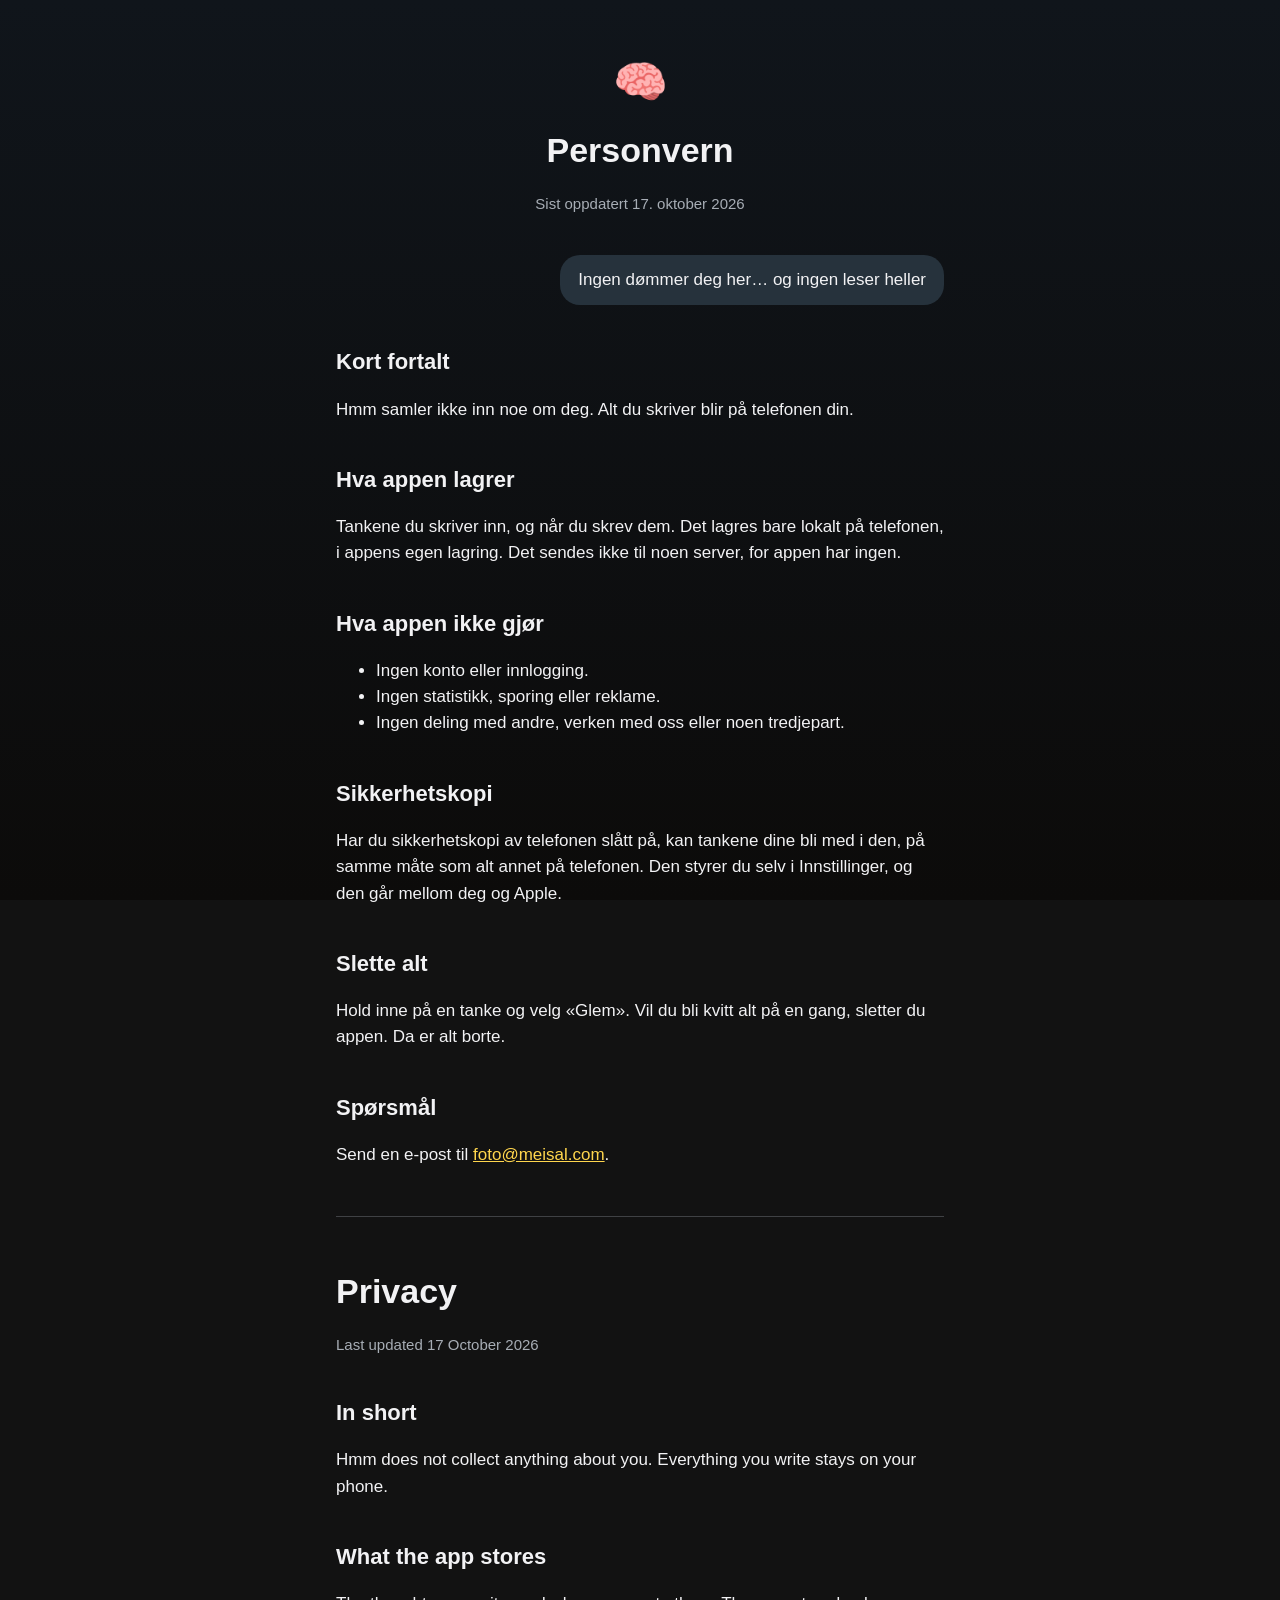
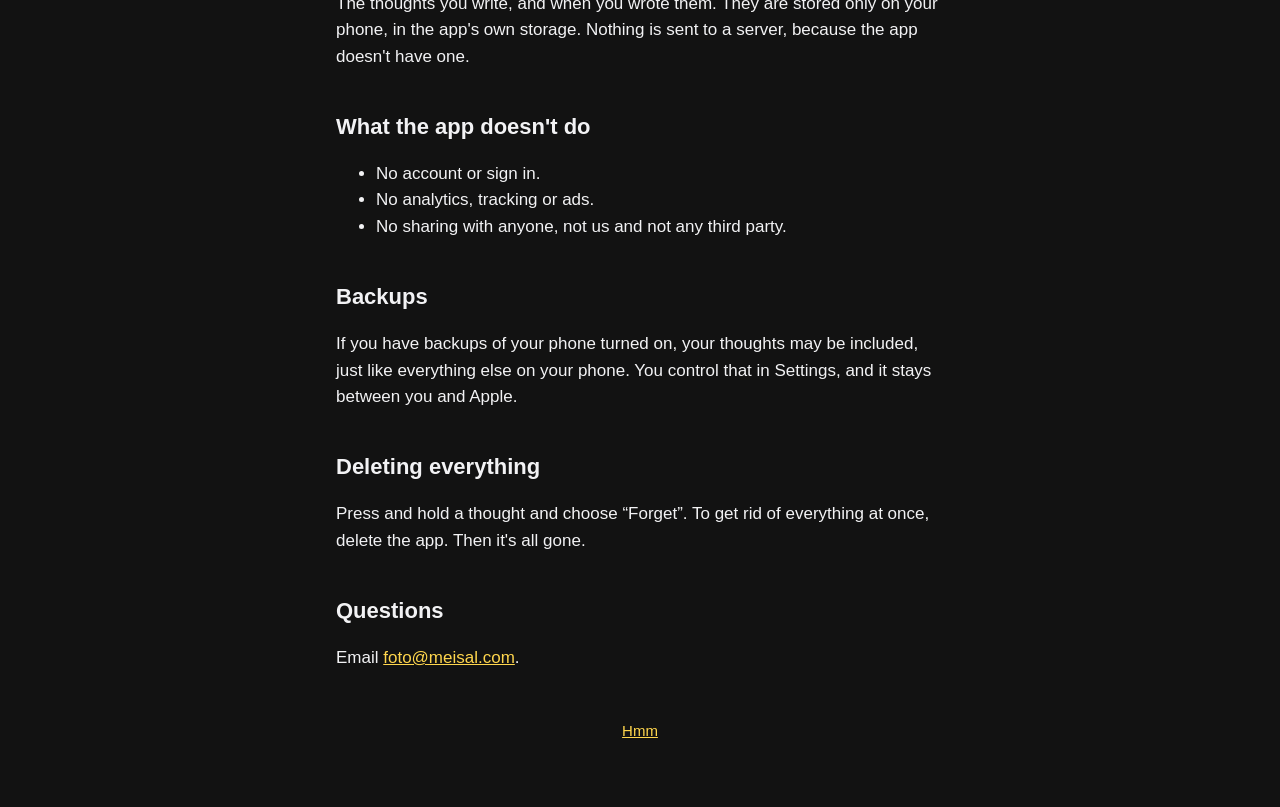
==== personvern.html @ 3865b0b6 "Hjelpeside og personvernerklæring for Hmm index.html er hjelp og kontakt (Support URL), personvern.h" ====
<!doctype html>
<html lang="nb">
<head>
<meta charset="utf-8">
<meta name="viewport" content="width=device-width, initial-scale=1">
<title>Hmm: personvern</title>
<meta name="description" content="Hmm samler ikke inn noe. Alt du skriver blir på telefonen.">
<link rel="stylesheet" href="style.css">
</head>
<body>
<main>
  <header>
    <div class="hjerne" aria-hidden="true">🧠</div>
    <h1>Personvern</h1>
    <p class="stille">Sist oppdatert 17. oktober 2026</p>
  </header>

  <div class="boble">Ingen dømmer deg her… og ingen leser heller</div>

  <h2>Kort fortalt</h2>
  <p>Hmm samler ikke inn noe om deg. Alt du skriver blir på telefonen din.</p>

  <h2>Hva appen lagrer</h2>
  <p>Tankene du skriver inn, og når du skrev dem. Det lagres bare lokalt på telefonen, i appens egen lagring. Det sendes ikke til noen server, for appen har ingen.</p>

  <h2>Hva appen ikke gjør</h2>
  <ul>
    <li>Ingen konto eller innlogging.</li>
    <li>Ingen statistikk, sporing eller reklame.</li>
    <li>Ingen deling med andre, verken med oss eller noen tredjepart.</li>
  </ul>

  <h2>Sikkerhetskopi</h2>
  <p>Har du sikkerhetskopi av telefonen slått på, kan tankene dine bli med i den, på samme måte som alt annet på telefonen. Den styrer du selv i Innstillinger, og den går mellom deg og Apple.</p>

  <h2>Slette alt</h2>
  <p>Hold inne på en tanke og velg «Glem». Vil du bli kvitt alt på en gang, sletter du appen. Da er alt borte.</p>

  <h2>Spørsmål</h2>
  <p>Send en e-post til <a href="mailto:foto@meisal.com">foto@meisal.com</a>.</p>

  <hr>

  <div lang="en" id="privacy">
    <h1>Privacy</h1>
    <p class="stille">Last updated 17 October 2026</p>

    <h2>In short</h2>
    <p>Hmm does not collect anything about you. Everything you write stays on your phone.</p>

    <h2>What the app stores</h2>
    <p>The thoughts you write, and when you wrote them. They are stored only on your phone, in the app's own storage. Nothing is sent to a server, because the app doesn't have one.</p>

    <h2>What the app doesn't do</h2>
    <ul>
      <li>No account or sign in.</li>
      <li>No analytics, tracking or ads.</li>
      <li>No sharing with anyone, not us and not any third party.</li>
    </ul>

    <h2>Backups</h2>
    <p>If you have backups of your phone turned on, your thoughts may be included, just like everything else on your phone. You control that in Settings, and it stays between you and Apple.</p>

    <h2>Deleting everything</h2>
    <p>Press and hold a thought and choose “Forget”. To get rid of everything at once, delete the app. Then it's all gone.</p>

    <h2>Questions</h2>
    <p>Email <a href="mailto:foto@meisal.com">foto@meisal.com</a>.</p>
  </div>

  <nav><a href="index.html">Hmm</a></nav>
</main>
</body>
</html>
---- style.css ----
:root {
  --bg-top: #10151b;
  --bg-bottom: #0c0b0a;
  --text: #f2f2f4;
  --muted: #a7adb5;
  --bubble: #26323c;
  --yellow: #ffd64d;
}
* { box-sizing: border-box; }
html { color-scheme: dark; }
body {
  margin: 0;
  min-height: 100vh;
  background: linear-gradient(var(--bg-top), var(--bg-bottom)) fixed;
  color: var(--text);
  font: 17px/1.55 -apple-system, BlinkMacSystemFont, "Helvetica Neue", sans-serif;
}
main { max-width: 640px; margin: 0 auto; padding: 48px 16px 64px; }
header { text-align: center; margin-bottom: 40px; }
header .hjerne { font-size: 44px; }
h1 { font-size: 34px; margin: 8px 0 4px; }
h2 { font-size: 22px; margin: 40px 0 8px; }
p, li { color: var(--text); }
.stille { color: var(--muted); font-size: 15px; }
.boble {
  background: var(--bubble);
  border-radius: 20px;
  padding: 12px 18px;
  margin: 8px 0 8px auto;
  width: fit-content;
  max-width: 85%;
}
a { color: var(--yellow); }
nav { text-align: center; margin-top: 48px; font-size: 15px; }
nav a { margin: 0 8px; }
hr { border: 0; border-top: 1px solid rgba(167, 173, 181, 0.3); margin: 48px 0; }
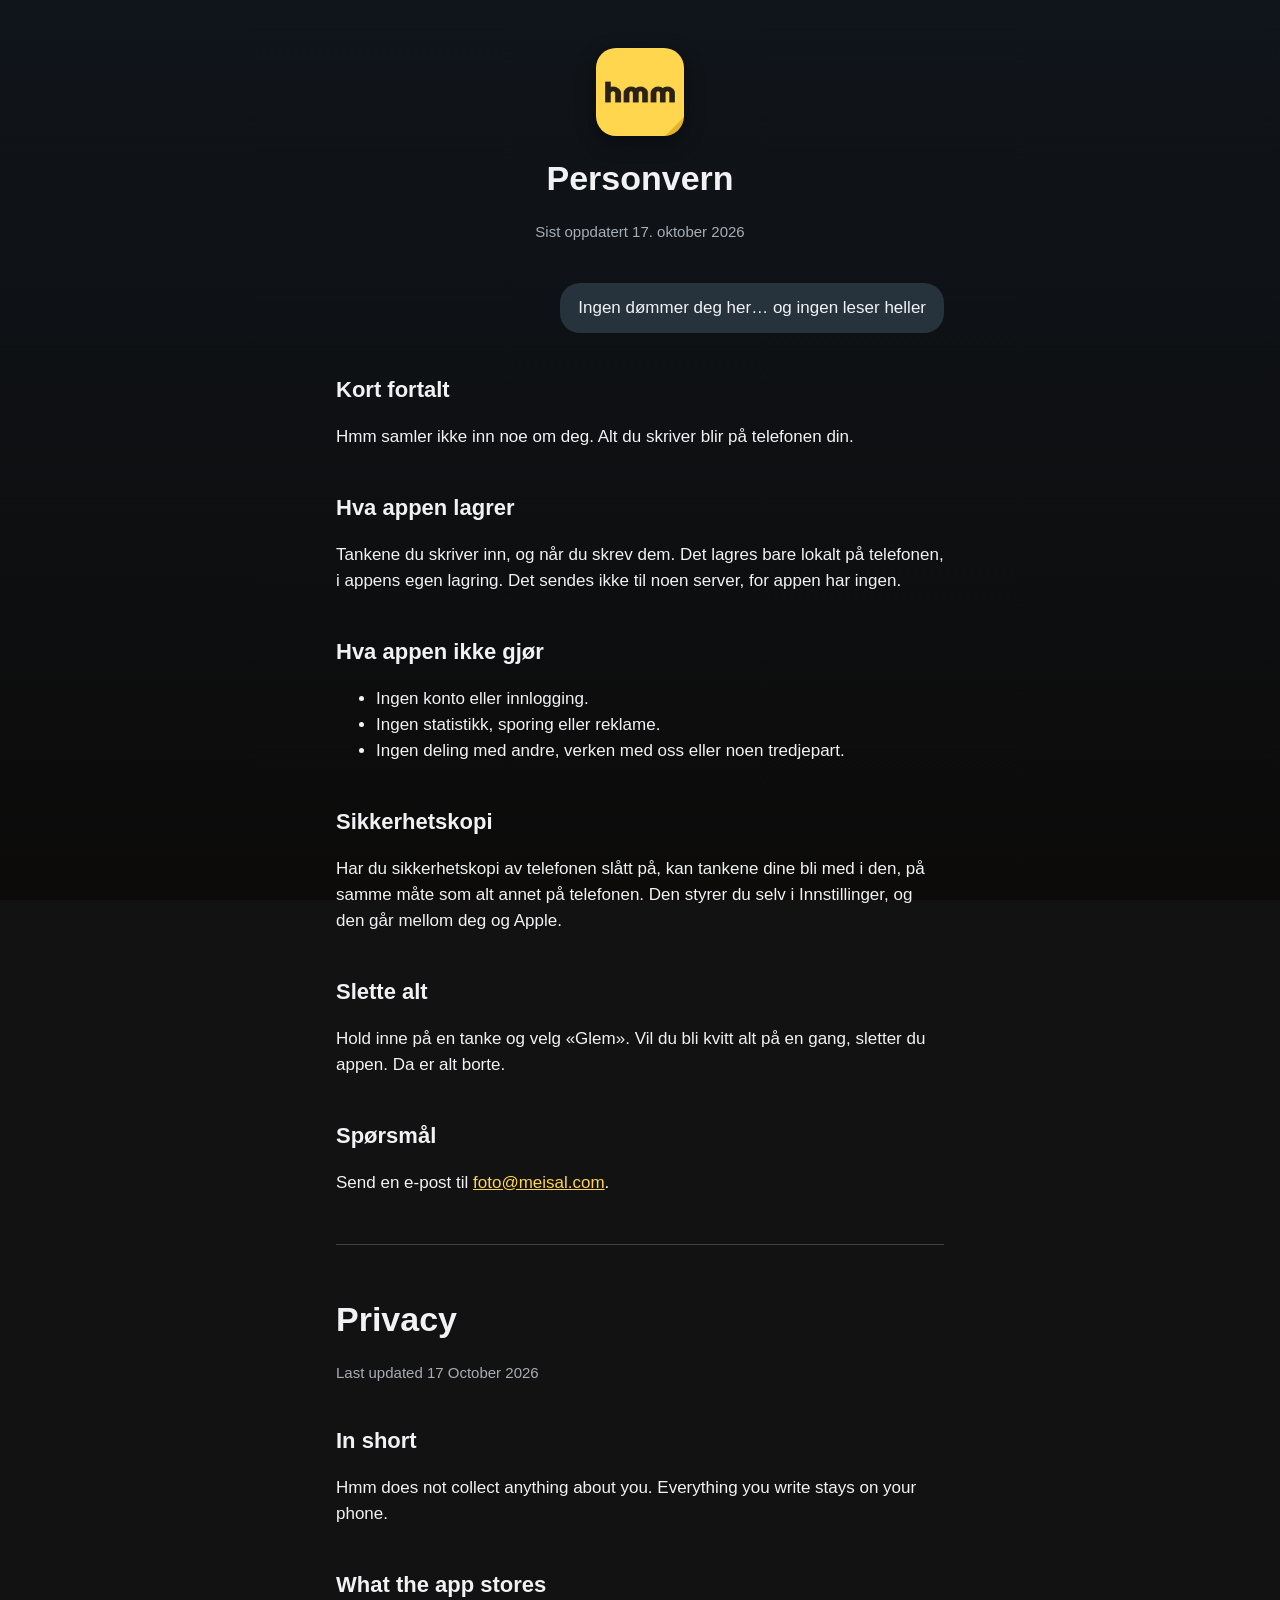
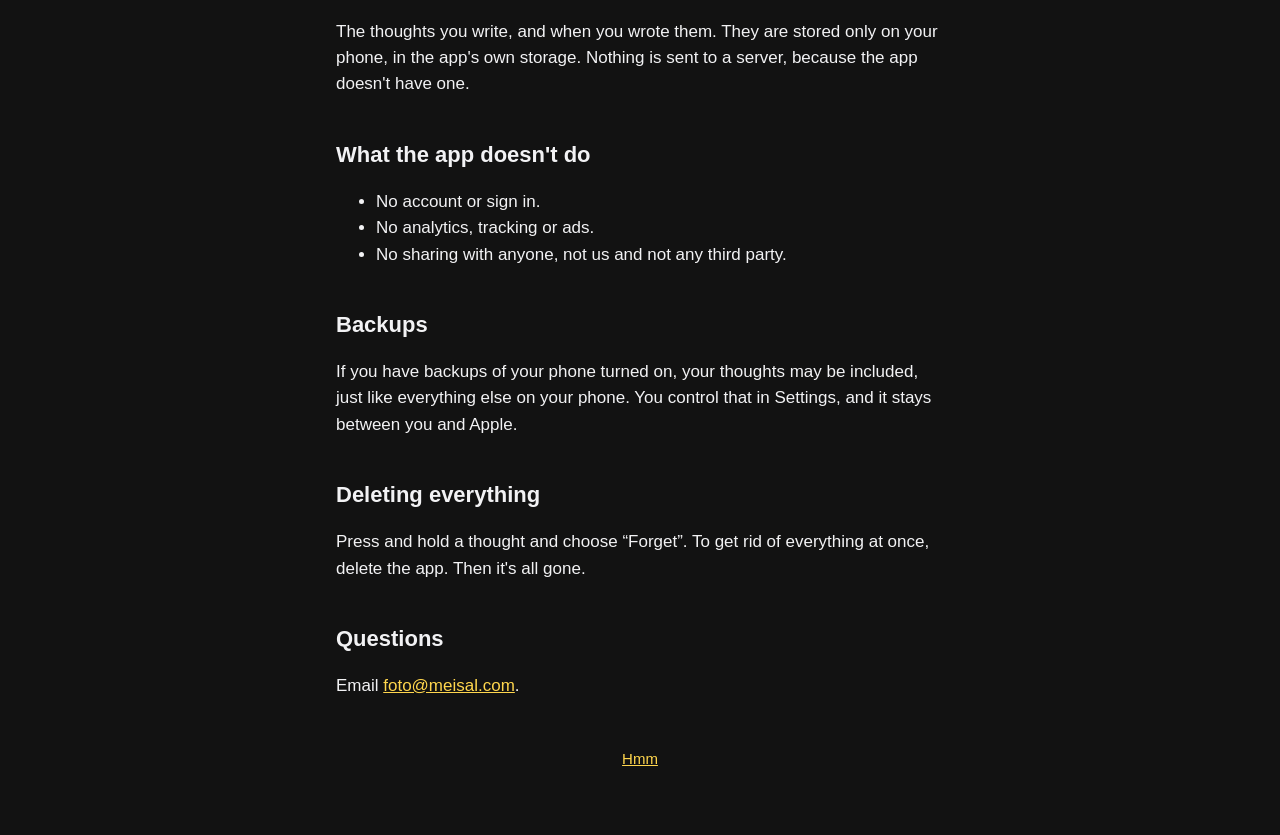
==== commit 11418a80: "Hmm-ikonet i stedet for hjerne-emojien Sidene viser nå det gule hmm-ikonet øverst, det samme som app" ====
--- a/personvern.html
+++ b/personvern.html
@@ -6,11 +6,13 @@
 <title>Hmm: personvern</title>
 <meta name="description" content="Hmm samler ikke inn noe. Alt du skriver blir på telefonen.">
 <link rel="stylesheet" href="style.css">
+<link rel="icon" href="favicon.png">
+<link rel="apple-touch-icon" href="apple-touch-icon.png">
 </head>
 <body>
 <main>
   <header>
-    <div class="hjerne" aria-hidden="true">🧠</div>
+    <img class="ikon" src="ikon.png" alt="" width="88" height="88">
     <h1>Personvern</h1>
     <p class="stille">Sist oppdatert 17. oktober 2026</p>
   </header>
--- a/style.css
+++ b/style.css
@@ -17,7 +17,7 @@
 }
 main { max-width: 640px; margin: 0 auto; padding: 48px 16px 64px; }
 header { text-align: center; margin-bottom: 40px; }
-header .hjerne { font-size: 44px; }
+header .ikon { display: block; margin: 0 auto 16px; border-radius: 20px; box-shadow: 0 6px 20px rgba(0, 0, 0, 0.45); }
 h1 { font-size: 34px; margin: 8px 0 4px; }
 h2 { font-size: 22px; margin: 40px 0 8px; }
 p, li { color: var(--text); }
